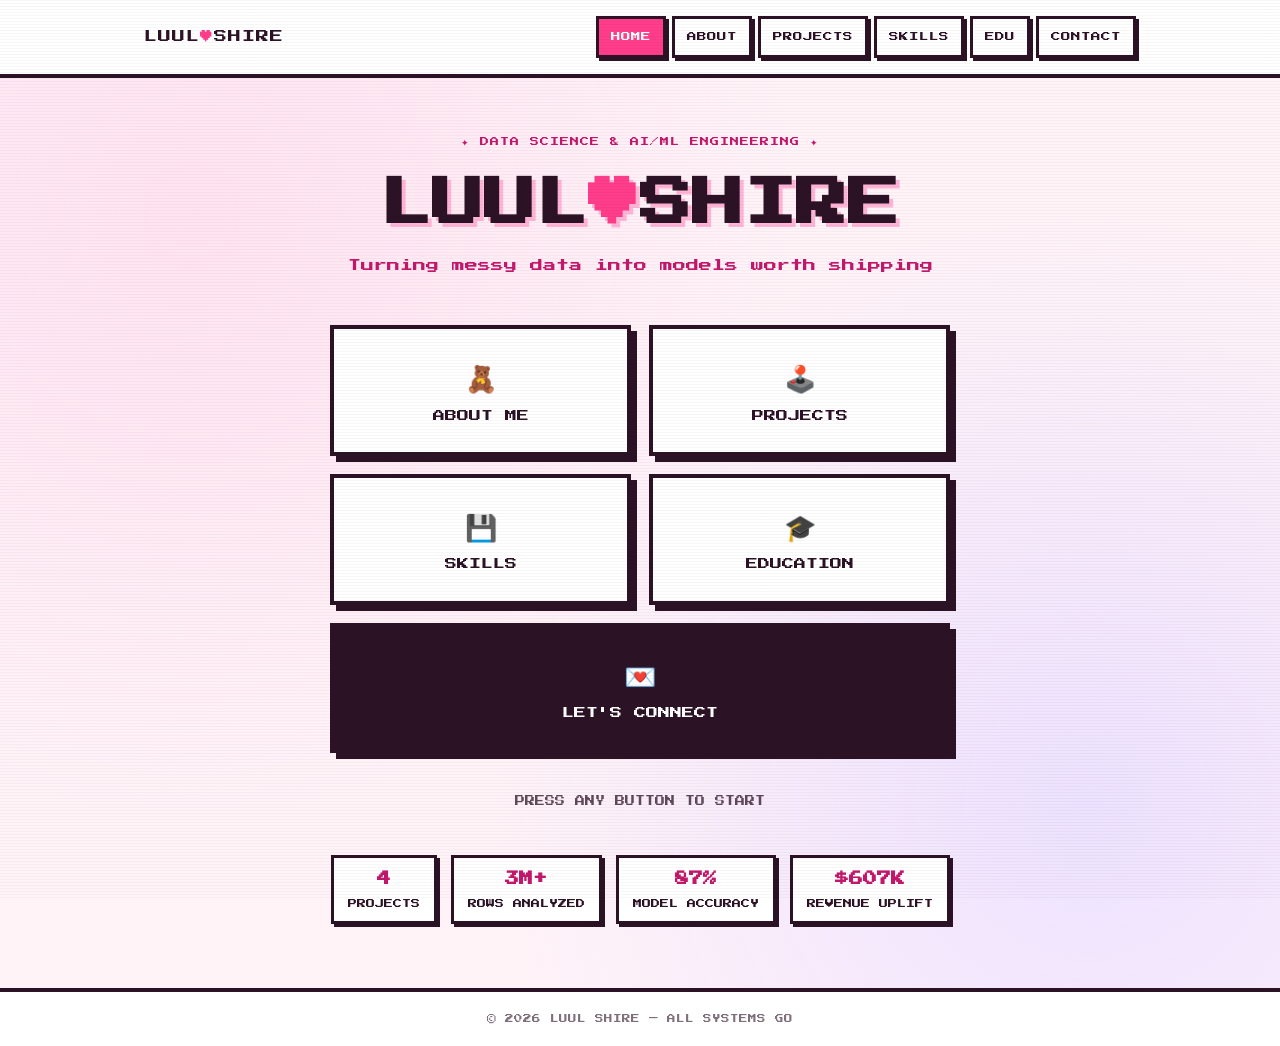
==== index.html @ a5560c01 "Add files via upload" ====
<!DOCTYPE html>
<html lang="en">
<head>
<meta charset="UTF-8">
<meta name="viewport" content="width=device-width, initial-scale=1.0">
<title>Luul Shire — Data Science &amp; AI/ML Engineering</title>
<meta name="description" content="Portfolio of Luul Shire, data science and AI/ML engineering projects.">
<link rel="preconnect" href="https://fonts.googleapis.com">
<link rel="preconnect" href="https://fonts.gstatic.com" crossorigin>
<link href="https://fonts.googleapis.com/css2?family=Press+Start+2P&family=VT323&family=Plus+Jakarta+Sans:wght@400;500;600;700&display=swap" rel="stylesheet">
<link rel="stylesheet" href="style.css">
<noscript><style>[data-reveal]{opacity:1!important;transform:none!important;}</style></noscript>
</head>
<body>

<header class="site-header">
  <div class="wrap header-inner">
    <a href="index.html" class="brand">LUUL<span class="heart">♥</span>SHIRE</a>
    <nav class="site-nav">
      <a href="index.html">HOME</a>
      <a href="about.html">ABOUT</a>
      <a href="projects.html">PROJECTS</a>
      <a href="skills.html">SKILLS</a>
      <a href="education.html">EDU</a>
      <a href="contact.html">CONTACT</a>
    </nav>
  </div>
</header>

<main class="menu-screen">
  <div class="wrap menu-inner">
    <p class="menu-eyebrow px">✦ DATA SCIENCE &amp; AI/ML ENGINEERING ✦</p>
    <h1 class="menu-title">LUUL<span class="heart-i">♥</span>SHIRE</h1>
    <p class="menu-tagline px">Turning messy data into models worth shipping</p>

    <nav class="menu-cart" aria-label="Main menu">
      <a href="about.html" class="menu-cart-btn" data-reveal>
        <span class="icon">🧸</span>
        ABOUT ME
      </a>
      <a href="projects.html" class="menu-cart-btn" data-reveal>
        <span class="icon">🕹️</span>
        PROJECTS
      </a>
      <a href="skills.html" class="menu-cart-btn" data-reveal>
        <span class="icon">💾</span>
        SKILLS
      </a>
      <a href="education.html" class="menu-cart-btn" data-reveal>
        <span class="icon">🎓</span>
        EDUCATION
      </a>
      <a href="contact.html" class="menu-cart-btn wide" data-reveal>
        <span class="icon">💌</span>
        LET'S CONNECT
      </a>
    </nav>

    <p class="menu-press-start blink px">PRESS ANY BUTTON TO START</p>

    <div class="menu-stats" data-reveal>
      <div class="menu-stat"><b>4</b>PROJECTS</div>
      <div class="menu-stat"><b>3M+</b>ROWS ANALYZED</div>
      <div class="menu-stat"><b>87%</b>MODEL ACCURACY</div>
      <div class="menu-stat"><b>$607K</b>REVENUE UPLIFT</div>
    </div>
  </div>
</main>

<footer class="site-footer">
  <div class="wrap"><p>© <span id="year"></span> LUUL SHIRE — ALL SYSTEMS GO</p></div>
</footer>

<script src="script.js"></script>
</body>
</html>
---- style.css ----
/* ===========================================================
   TOKENS — pink Game Boy-ish palette
   =========================================================== */
:root {
  --pink:        #FF3D8A;
  --pink-deep:   #C2186B;
  --pink-dark:   #8A0F4C;
  --pink-pale:   #FFE3F0;
  --pink-mid:    #FFB4D6;
  --screen:      #FFF3F8;
  --ink:         #2B1225;
  --purple:      #6F3AC4;
  --mint:        #17B892;
  --peach:       #FF9B4E;
  --line:        var(--ink);

  --font-pixel: "Press Start 2P", monospace;
  --font-body:  "VT323", monospace;
  --font-ui:    "Plus Jakarta Sans", sans-serif;
}

* { box-sizing: border-box; }

body {
  margin: 0;
  background: var(--screen);
  color: var(--ink);
  font-family: var(--font-ui);
  font-size: 17px;
  line-height: 1.6;
  image-rendering: pixelated;
}

a { color: inherit; text-decoration: none; }

/* CRT scanline overlay */
body::before {
  content: "";
  position: fixed;
  inset: 0;
  pointer-events: none;
  z-index: 300;
  background: repeating-linear-gradient(
    to bottom,
    rgba(43,18,37,0.035) 0px,
    rgba(43,18,37,0.035) 1px,
    transparent 1px,
    transparent 3px
  );
}

.wrap {
  max-width: 1040px;
  margin: 0 auto;
  padding: 0 24px;
}

/* pixel font utility */
.px { font-family: var(--font-pixel); }

/* ===========================================================
   PIXEL BORDER PANEL — stair-step 8-bit frame via clip-path
   =========================================================== */
.pixel-panel {
  position: relative;
  background: #fff;
  border: 4px solid var(--ink);
  border-radius: 0;
  box-shadow: 6px 6px 0 var(--ink);
}

.pixel-notch {
  clip-path: polygon(
    0 8px, 8px 8px, 8px 0,
    calc(100% - 8px) 0, calc(100% - 8px) 8px, 100% 8px,
    100% calc(100% - 8px), calc(100% - 8px) calc(100% - 8px), calc(100% - 8px) 100%,
    8px 100%, 8px calc(100% - 8px), 0 calc(100% - 8px)
  );
}

/* ===========================================================
   HEADER / NAV — persistent across pages
   =========================================================== */
.site-header {
  border-bottom: 4px solid var(--ink);
  background: #fff;
  position: sticky;
  top: 0;
  z-index: 90;
}
.header-inner {
  display: flex;
  align-items: center;
  justify-content: space-between;
  height: 74px;
}
.brand {
  font-family: var(--font-pixel);
  font-size: 13px;
  color: var(--ink);
  letter-spacing: 1px;
}
.brand .heart { color: var(--pink); }
.site-nav { display: flex; align-items: center; gap: 6px; flex-wrap: wrap; }
.site-nav a {
  font-family: var(--font-pixel);
  font-size: 9.5px;
  padding: 10px 12px;
  border: 3px solid var(--ink);
  background: #fff;
  box-shadow: 3px 3px 0 var(--ink);
  transition: transform .08s ease;
}
.site-nav a:hover {
  transform: translate(2px,2px);
  box-shadow: 1px 1px 0 var(--ink);
}
.site-nav a.active {
  background: var(--pink);
  color: #fff;
}
@media (max-width: 760px) {
  .header-inner { flex-wrap: wrap; height: auto; padding: 12px 0; gap: 10px; }
  .site-nav { gap: 6px; }
  .site-nav a { font-size: 8px; padding: 8px 9px; }
}

/* ===========================================================
   PIXEL BUTTONS
   =========================================================== */
.pxbtn {
  display: inline-block;
  font-family: var(--font-pixel);
  font-size: 11px;
  padding: 16px 20px;
  border: 4px solid var(--ink);
  background: var(--pink);
  color: #fff;
  box-shadow: 5px 5px 0 var(--ink);
  transition: transform .08s ease, box-shadow .08s ease;
  cursor: pointer;
}
.pxbtn:hover { transform: translate(2px,2px); box-shadow: 3px 3px 0 var(--ink); }
.pxbtn:active { transform: translate(5px,5px); box-shadow: 0 0 0 var(--ink); }
.pxbtn.alt { background: #fff; color: var(--ink); }
.pxbtn.mint { background: var(--mint); }
.pxbtn.purple { background: var(--purple); }
.pxbtn.peach { background: var(--peach); }
.pxbtn.small { font-size: 9px; padding: 11px 14px; box-shadow: 3px 3px 0 var(--ink); }
.pxbtn.small:hover { box-shadow: 1px 1px 0 var(--ink); }

/* ===========================================================
   HOME / GAME MENU SCREEN
   =========================================================== */
.menu-screen {
  min-height: calc(100vh - 74px);
  display: flex;
  align-items: center;
  padding: 48px 0 64px;
  background:
    radial-gradient(circle at 15% 15%, var(--pink-pale), transparent 45%),
    radial-gradient(circle at 85% 80%, #EDE2FF, transparent 45%),
    var(--screen);
}
.menu-inner { width: 100%; text-align: center; }

.blink { animation: blink 1.1s steps(2, start) infinite; }
@keyframes blink { to { visibility: hidden; } }

.menu-eyebrow {
  font-family: var(--font-pixel);
  font-size: 9px;
  color: var(--pink-deep);
  margin-bottom: 22px;
  letter-spacing: 1px;
}

.menu-title {
  font-family: var(--font-pixel);
  font-size: clamp(28px, 6vw, 52px);
  line-height: 1.3;
  margin: 0 0 14px;
  color: var(--ink);
  text-shadow: 4px 4px 0 var(--pink-mid);
}
.menu-title .heart-i { color: var(--pink); }

.menu-tagline {
  font-family: var(--font-pixel);
  font-size: clamp(9px, 1.6vw, 13px);
  color: var(--pink-deep);
  margin: 0 0 46px;
  line-height: 2;
}

.menu-cart {
  display: grid;
  grid-template-columns: repeat(2, 1fr);
  gap: 18px;
  max-width: 620px;
  margin: 0 auto 40px;
}
.menu-cart-btn {
  font-family: var(--font-pixel);
  font-size: 12px;
  padding: 26px 16px;
  background: #fff;
  border: 4px solid var(--ink);
  box-shadow: 6px 6px 0 var(--ink);
  transition: transform .1s ease, box-shadow .1s ease, background .1s ease;
  display: flex;
  flex-direction: column;
  align-items: center;
  gap: 10px;
}
.menu-cart-btn .icon { font-size: 26px; }
.menu-cart-btn:hover {
  transform: translate(3px,3px);
  box-shadow: 3px 3px 0 var(--ink);
  background: var(--pink-pale);
}
.menu-cart-btn:nth-child(1):hover { background: var(--pink-pale); }
.menu-cart-btn:nth-child(2):hover { background: #EDE2FF; }
.menu-cart-btn:nth-child(3):hover { background: #FFF0E0; }
.menu-cart-btn:nth-child(4):hover { background: #E3FBF3; }
.menu-cart-btn.wide { grid-column: 1 / -1; background: var(--ink); color: #fff; }
.menu-cart-btn.wide:hover { background: var(--pink-deep); }

.menu-press-start {
  font-family: var(--font-pixel);
  font-size: 10px;
  color: var(--ink-soft, var(--ink));
  opacity: 0.75;
}

.menu-stats {
  display: flex;
  justify-content: center;
  gap: 14px;
  flex-wrap: wrap;
  margin-top: 46px;
}
.menu-stat {
  font-family: var(--font-pixel);
  font-size: 9px;
  border: 3px solid var(--ink);
  padding: 10px 14px;
  background: #fff;
  box-shadow: 3px 3px 0 var(--ink);
}
.menu-stat b { display: block; font-size: 14px; color: var(--pink-deep); margin-bottom: 6px; }

@media (max-width: 560px) {
  .menu-cart { grid-template-columns: 1fr; }
}

/* ===========================================================
   PAGE HERO (used on inner pages)
   =========================================================== */
.page-hero { padding: 56px 0 20px; }
.page-eyebrow {
  font-family: var(--font-pixel);
  font-size: 9px;
  color: var(--pink-deep);
  margin-bottom: 16px;
}
.page-title {
  font-family: var(--font-pixel);
  font-size: clamp(22px, 4vw, 34px);
  color: var(--ink);
  margin: 0 0 14px;
}
.page-sub {
  font-size: 19px;
  color: var(--ink);
  opacity: 0.75;
  max-width: 640px;
  margin: 0;
}

.section { padding: 40px 0 72px; }

/* ===========================================================
   ABOUT PAGE
   =========================================================== */
.about-bio {
  font-size: 19px;
  line-height: 1.75;
  max-width: 700px;
  margin: 0 0 12px;
}

.about-grid {
  display: grid;
  grid-template-columns: repeat(2, 1fr);
  gap: 26px;
  margin: 44px 0;
}
.about-block {
  border: 4px solid var(--ink);
  box-shadow: 6px 6px 0 var(--ink);
  background: #fff;
  padding: 22px;
}
.about-block h3 {
  font-family: var(--font-pixel);
  font-size: 12px;
  margin: 0 0 14px;
  color: var(--pink-deep);
}
.about-block p { margin: 0; font-size: 17px; }

.photo-grid {
  display: grid;
  grid-template-columns: repeat(3, 1fr);
  gap: 16px;
  margin: 20px 0 48px;
}
.photo-frame {
  border: 4px solid var(--ink);
  background: #fff;
  padding: 8px 8px 26px;
  box-shadow: 5px 5px 0 var(--ink);
  transition: transform .15s ease, box-shadow .15s ease;
  cursor: zoom-in;
}
.photo-frame:hover {
  transform: translate(-2px,-4px) rotate(-1deg);
  box-shadow: 8px 10px 0 var(--pink-mid);
}
.photo-frame img { display: block; width: 100%; height: 190px; object-fit: cover; }
.photo-frame figcaption {
  font-family: var(--font-pixel);
  font-size: 8px;
  text-align: center;
  margin-top: 10px;
  color: var(--ink);
}
@media (max-width: 760px) {
  .about-grid { grid-template-columns: 1fr; }
  .photo-grid { grid-template-columns: repeat(2, 1fr); }
}

/* ===========================================================
   PROJECTS PAGE
   =========================================================== */
.project-list { display: flex; flex-direction: column; gap: 28px; }
.project {
  border: 4px solid var(--ink);
  background: #fff;
  box-shadow: 7px 7px 0 var(--ink);
  padding: 30px;
}
.project-head {
  display: flex;
  justify-content: space-between;
  align-items: flex-start;
  gap: 16px;
  flex-wrap: wrap;
  margin-bottom: 16px;
}
.project-tag {
  font-family: var(--font-pixel);
  font-size: 9px;
  background: var(--pink);
  color: #fff;
  padding: 6px 10px;
  display: inline-block;
  margin-bottom: 12px;
}
.project-title {
  font-family: var(--font-pixel);
  font-size: 16px;
  line-height: 1.5;
  margin: 0;
}
.project-org { font-size: 15.5px; opacity: 0.7; margin: 8px 0 0; }
.project-desc { font-size: 18px; margin: 0 0 20px; max-width: 720px; }
.project-links { display: flex; gap: 10px; flex-wrap: wrap; }

.project-gallery {
  display: grid;
  gap: 14px;
  margin: 0 0 22px;
}
.gallery-2 { grid-template-columns: repeat(2, 1fr); }
.gallery-3 { grid-template-columns: repeat(3, 1fr); }
.gallery-item {
  padding: 0;
  border: 3px solid var(--ink);
  overflow: hidden;
  background: #fff;
  cursor: zoom-in;
  line-height: 0;
  box-shadow: 4px 4px 0 var(--ink);
  transition: transform .15s ease, box-shadow .15s ease;
}
.gallery-item:hover { transform: translate(-2px,-2px); box-shadow: 6px 6px 0 var(--pink); }
.gallery-item img { display: block; width: 100%; height: 168px; object-fit: cover; object-position: top; }
@media (max-width: 640px) { .gallery-3 { grid-template-columns: repeat(2, 1fr); } }

.project-points { margin: 0 0 20px; padding-left: 22px; font-size: 18px; }
.project-points li { margin-bottom: 8px; }
.project-points strong { color: var(--pink-deep); }

.project-stack { display: flex; flex-wrap: wrap; gap: 8px; }
.chip {
  font-family: var(--font-pixel);
  font-size: 8.5px;
  padding: 8px 10px;
  border: 2px solid var(--ink);
}
.chip:nth-child(4n+1) { background: var(--pink-pale); }
.chip:nth-child(4n+2) { background: #EDE2FF; }
.chip:nth-child(4n+3) { background: #FFF0E0; }
.chip:nth-child(4n+4) { background: #E3FBF3; }

.mini-viz {
  border: 3px solid var(--ink);
  background: var(--pink-pale);
  padding: 20px 22px;
  margin: 0 0 22px;
}
.mini-viz-title { font-family: var(--font-pixel); font-size: 9px; color: var(--pink-deep); margin: 0 0 16px; }
.mini-bar-row { display: grid; grid-template-columns: 90px 1fr 50px; align-items: center; gap: 12px; margin-bottom: 12px; }
.mini-bar-label { font-size: 15.5px; }
.mini-bar-track { height: 14px; background: #fff; border: 2px solid var(--ink); overflow: hidden; }
.mini-bar-fill { height: 100%; background: repeating-linear-gradient(90deg, var(--pink) 0 8px, var(--pink-deep) 8px 16px); }
.mini-bar-value { font-family: var(--font-pixel); font-size: 9px; text-align: right; color: var(--pink-deep); }
.mini-viz-foot { margin: 16px 0 0; font-size: 15.5px; border-top: 2px dashed var(--ink); padding-top: 14px; }

/* ===========================================================
   SKILLS PAGE
   =========================================================== */
.skills-grid { display: grid; grid-template-columns: repeat(2, 1fr); gap: 20px; margin-bottom: 40px; }
.skill-group {
  padding: 24px;
  border: 4px solid var(--ink);
  box-shadow: 6px 6px 0 var(--ink);
  background: #fff;
}
.skill-group:nth-child(4n+1) { background: var(--pink-pale); }
.skill-group:nth-child(4n+2) { background: #EDE2FF; }
.skill-group:nth-child(4n+3) { background: #FFF0E0; }
.skill-group:nth-child(4n+4) { background: #E3FBF3; }
.skill-group-title { font-family: var(--font-pixel); font-size: 11px; margin: 0 0 12px; }
.skill-group p { margin: 0; font-size: 17px; }
.skill-group p strong { color: var(--pink-deep); }

.cert-list {
  border: 4px solid var(--ink);
  box-shadow: 6px 6px 0 var(--ink);
  background: #fff;
  padding: 26px;
}
.cert-list h3 { font-family: var(--font-pixel); font-size: 12px; margin: 0 0 16px; color: var(--pink-deep); }
.cert-list ul { margin: 0; padding-left: 22px; font-size: 17px; }
.cert-list li { margin-bottom: 10px; }
@media (max-width: 720px) { .skills-grid { grid-template-columns: 1fr; } }

/* ===========================================================
   EDUCATION PAGE
   =========================================================== */
.edu-list { display: flex; flex-direction: column; gap: 22px; }
.edu-card {
  border: 4px solid var(--ink);
  box-shadow: 6px 6px 0 var(--ink);
  background: #fff;
  padding: 30px;
}
.edu-top { display: flex; justify-content: space-between; gap: 14px; flex-wrap: wrap; margin-bottom: 6px; }
.edu-school { font-family: var(--font-pixel); font-size: 14px; line-height: 1.6; margin: 0; }
.edu-place { font-size: 15.5px; opacity: 0.65; font-family: var(--font-pixel); }
.edu-degree { color: var(--pink-deep); font-weight: 700; font-size: 18px; margin: 10px 0 4px; }
.edu-date { font-size: 15px; opacity: 0.7; margin: 0 0 16px; }
.edu-honors { margin: 0; padding-left: 22px; font-size: 17px; }
.edu-honors li { margin-bottom: 6px; }

/* ===========================================================
   CONTACT PAGE
   =========================================================== */
.contact-hero { text-align: center; padding: 60px 0 30px; }
.contact-buttons {
  display: flex;
  justify-content: center;
  gap: 14px;
  flex-wrap: wrap;
  margin: 36px 0;
}
.contact-note {
  max-width: 520px;
  margin: 0 auto;
  font-size: 18px;
  opacity: 0.75;
}

/* ===========================================================
   FOOTER
   =========================================================== */
.site-footer {
  border-top: 4px solid var(--ink);
  background: #fff;
  padding: 20px 0;
  text-align: center;
}
.site-footer p { margin: 0; font-family: var(--font-pixel); font-size: 8.5px; opacity: 0.6; }

/* ===========================================================
   LIGHTBOX
   =========================================================== */
.lightbox {
  position: fixed;
  inset: 0;
  background: rgba(43,18,37,0.92);
  display: flex;
  align-items: center;
  justify-content: center;
  padding: 40px;
  z-index: 200;
  opacity: 0;
  pointer-events: none;
  transition: opacity .18s ease;
}
.lightbox.open { opacity: 1; pointer-events: auto; }
.lightbox-figure { margin: 0; max-width: min(880px, 90vw); }
.lightbox-figure img { display: block; width: 100%; border: 4px solid #fff; }
.lightbox-figure figcaption {
  font-family: var(--font-pixel);
  font-size: 10px;
  color: var(--pink-mid);
  text-align: center;
  margin-top: 16px;
}
.lightbox-close {
  position: absolute;
  top: 22px; right: 26px;
  background: #fff;
  border: 3px solid var(--ink);
  color: var(--ink);
  font-family: var(--font-pixel);
  font-size: 14px;
  cursor: pointer;
  padding: 8px 12px;
}

/* ===========================================================
   REVEAL
   =========================================================== */
[data-reveal] {
  opacity: 0;
  transform: translateY(20px);
  transition: opacity .5s ease, transform .5s ease;
}
[data-reveal].in-view { opacity: 1; transform: translateY(0); }

a:focus-visible, .pxbtn:focus-visible, button:focus-visible {
  outline: 3px solid var(--pink);
  outline-offset: 2px;
}
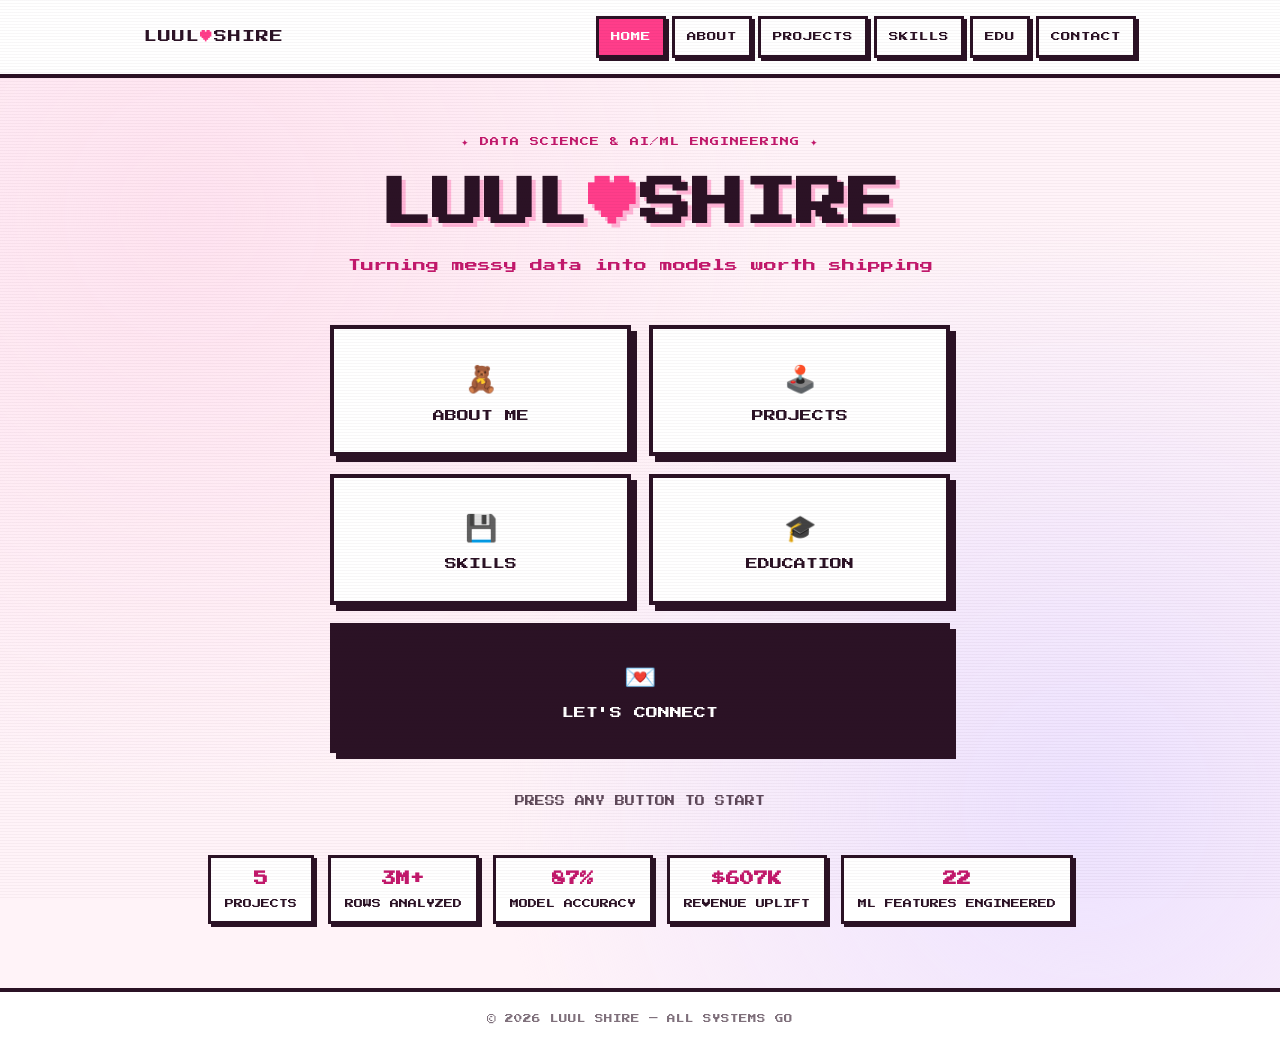
==== commit 3bd42253: "Add files via upload" ====
--- a/index.html
+++ b/index.html
@@ -59,10 +59,11 @@
     <p class="menu-press-start blink px">PRESS ANY BUTTON TO START</p>
 
     <div class="menu-stats" data-reveal>
-      <div class="menu-stat"><b>4</b>PROJECTS</div>
+      <div class="menu-stat"><b>5</b>PROJECTS</div>
       <div class="menu-stat"><b>3M+</b>ROWS ANALYZED</div>
       <div class="menu-stat"><b>87%</b>MODEL ACCURACY</div>
       <div class="menu-stat"><b>$607K</b>REVENUE UPLIFT</div>
+      <div class="menu-stat"><b>22</b>ML FEATURES ENGINEERED</div>
     </div>
   </div>
 </main>
--- a/style.css
+++ b/style.css
@@ -286,15 +286,46 @@
 .about-bio {
   font-size: 19px;
   line-height: 1.75;
-  max-width: 700px;
-  margin: 0 0 12px;
-}
-
-.about-grid {
+  max-width: 640px;
+  margin: 0 0 16px;
+}
+
+.about-hero-row {
   display: grid;
-  grid-template-columns: repeat(2, 1fr);
+  grid-template-columns: 1.3fr 0.7fr;
+  gap: 24px;
+  align-items: start;
+  margin-bottom: 40px;
+}
+.about-pet-col {
+  display: flex;
+  justify-content: center;
+  padding-top: 20px;
+}
+.about-pet {
+  width: 100%;
+  max-width: 170px;
+  height: auto;
+}
+@media (max-width: 760px) {
+  .about-hero-row { grid-template-columns: 1fr; }
+  .about-pet-col { display: none; }
+}
+
+.about-columns {
+  display: grid;
+  grid-template-columns: 1fr 1fr;
   gap: 26px;
-  margin: 44px 0;
+}
+.about-col { display: flex; flex-direction: column; gap: 18px; }
+
+.photo-pair {
+  display: grid;
+  grid-template-columns: 1fr 1fr;
+  gap: 14px;
+}
+@media (max-width: 760px) {
+  .about-columns { grid-template-columns: 1fr; }
 }
 .about-block {
   border: 4px solid var(--ink);
@@ -328,7 +359,7 @@
   transform: translate(-2px,-4px) rotate(-1deg);
   box-shadow: 8px 10px 0 var(--pink-mid);
 }
-.photo-frame img { display: block; width: 100%; height: 190px; object-fit: cover; }
+.photo-frame img { display: block; width: 100%; height: 260px; object-fit: cover; }
 .photo-frame figcaption {
   font-family: var(--font-pixel);
   font-size: 8px;
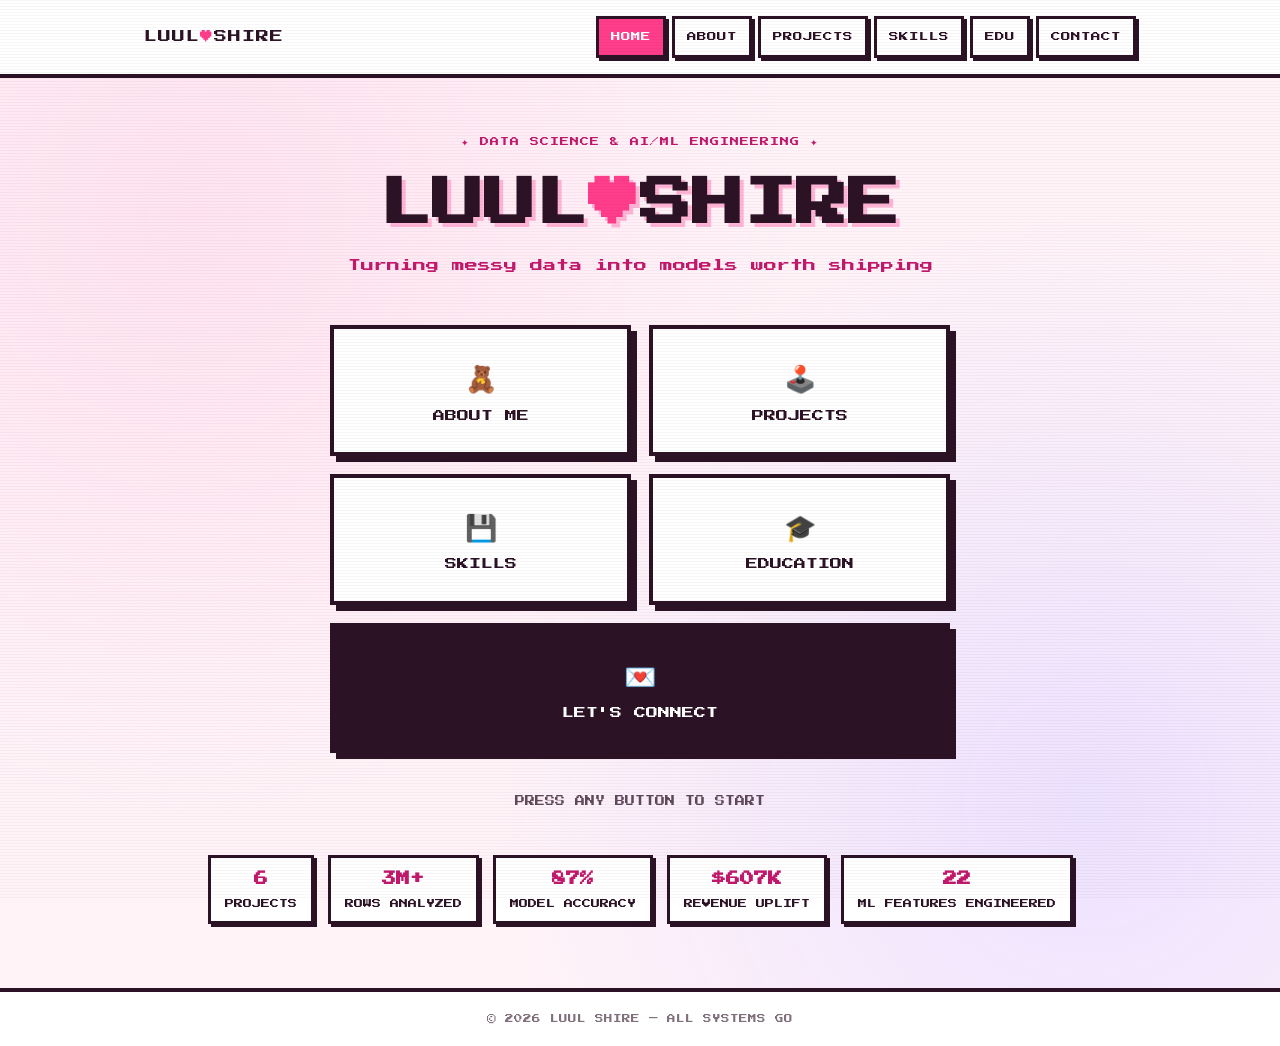
==== commit 70fa1089: "Add files via upload" ====
--- a/index.html
+++ b/index.html
@@ -59,7 +59,7 @@
     <p class="menu-press-start blink px">PRESS ANY BUTTON TO START</p>
 
     <div class="menu-stats" data-reveal>
-      <div class="menu-stat"><b>5</b>PROJECTS</div>
+      <div class="menu-stat"><b>6</b>PROJECTS</div>
       <div class="menu-stat"><b>3M+</b>ROWS ANALYZED</div>
       <div class="menu-stat"><b>87%</b>MODEL ACCURACY</div>
       <div class="menu-stat"><b>$607K</b>REVENUE UPLIFT</div>
